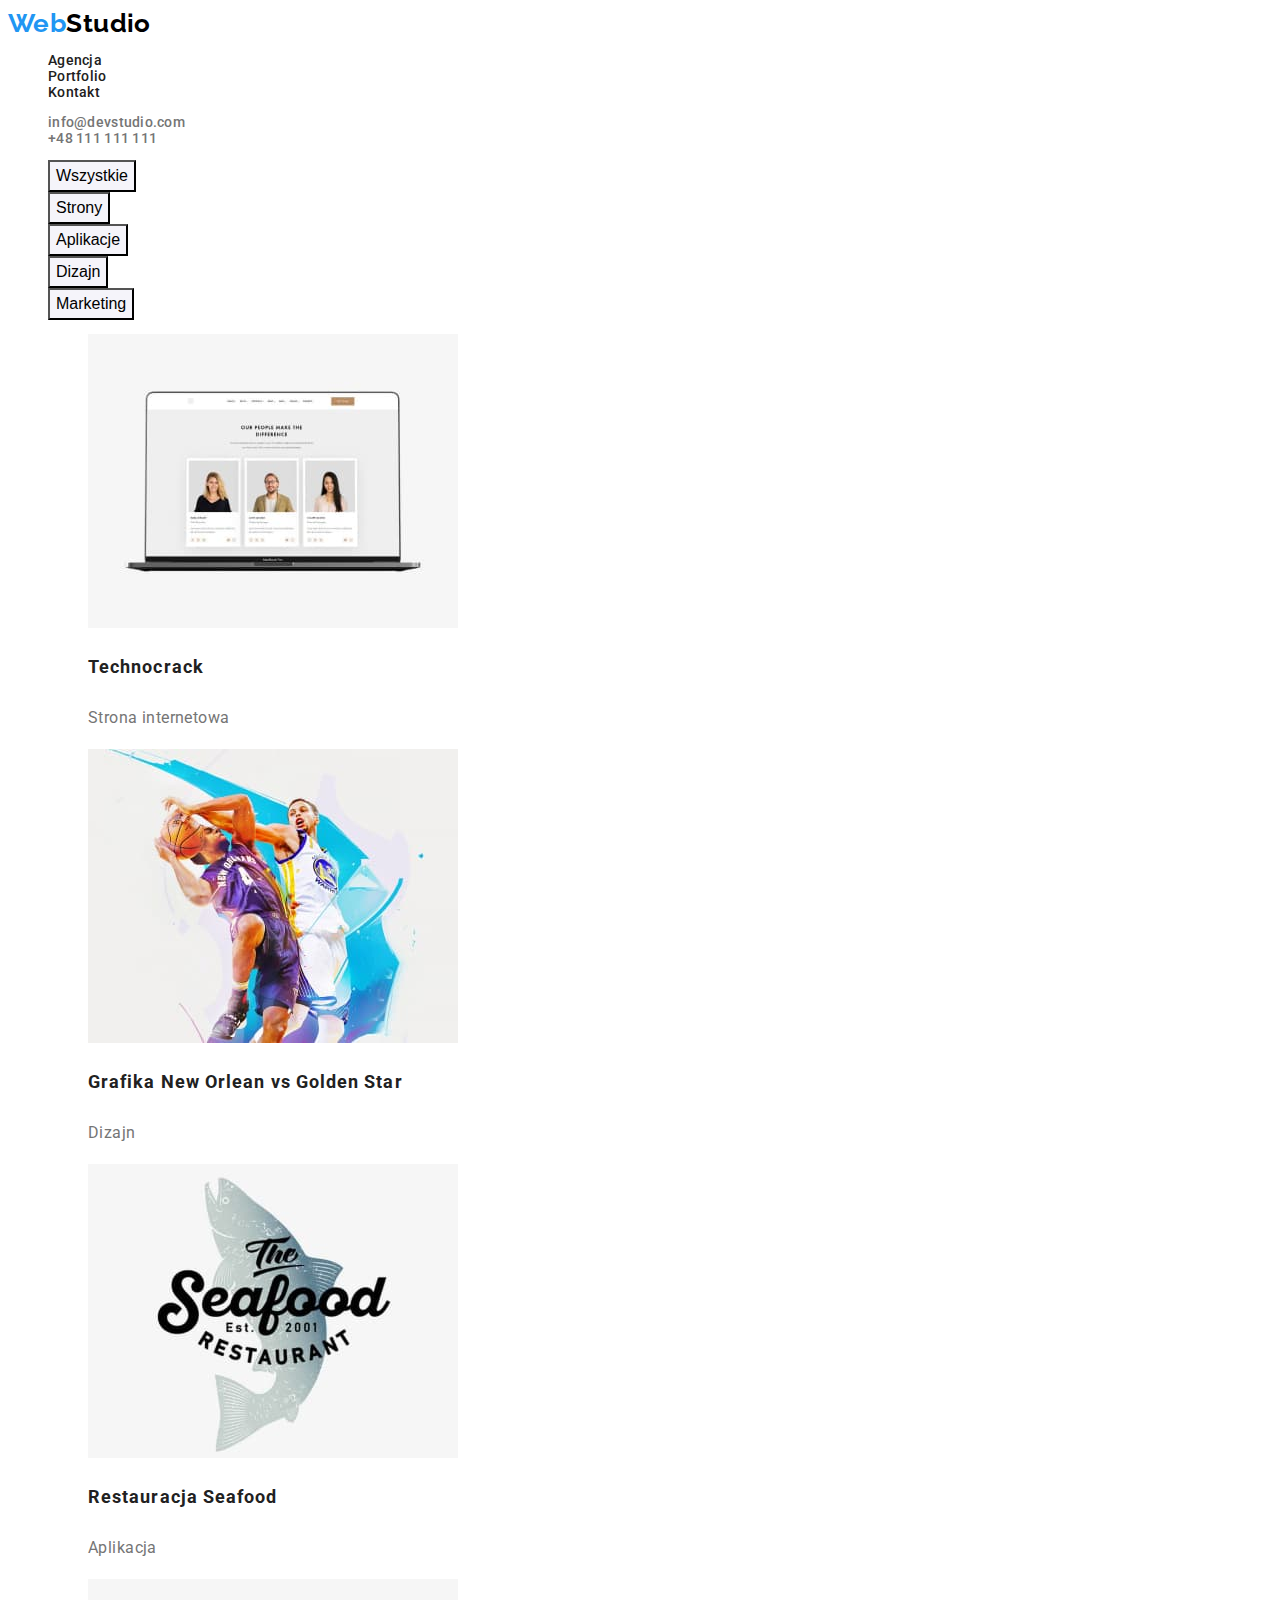
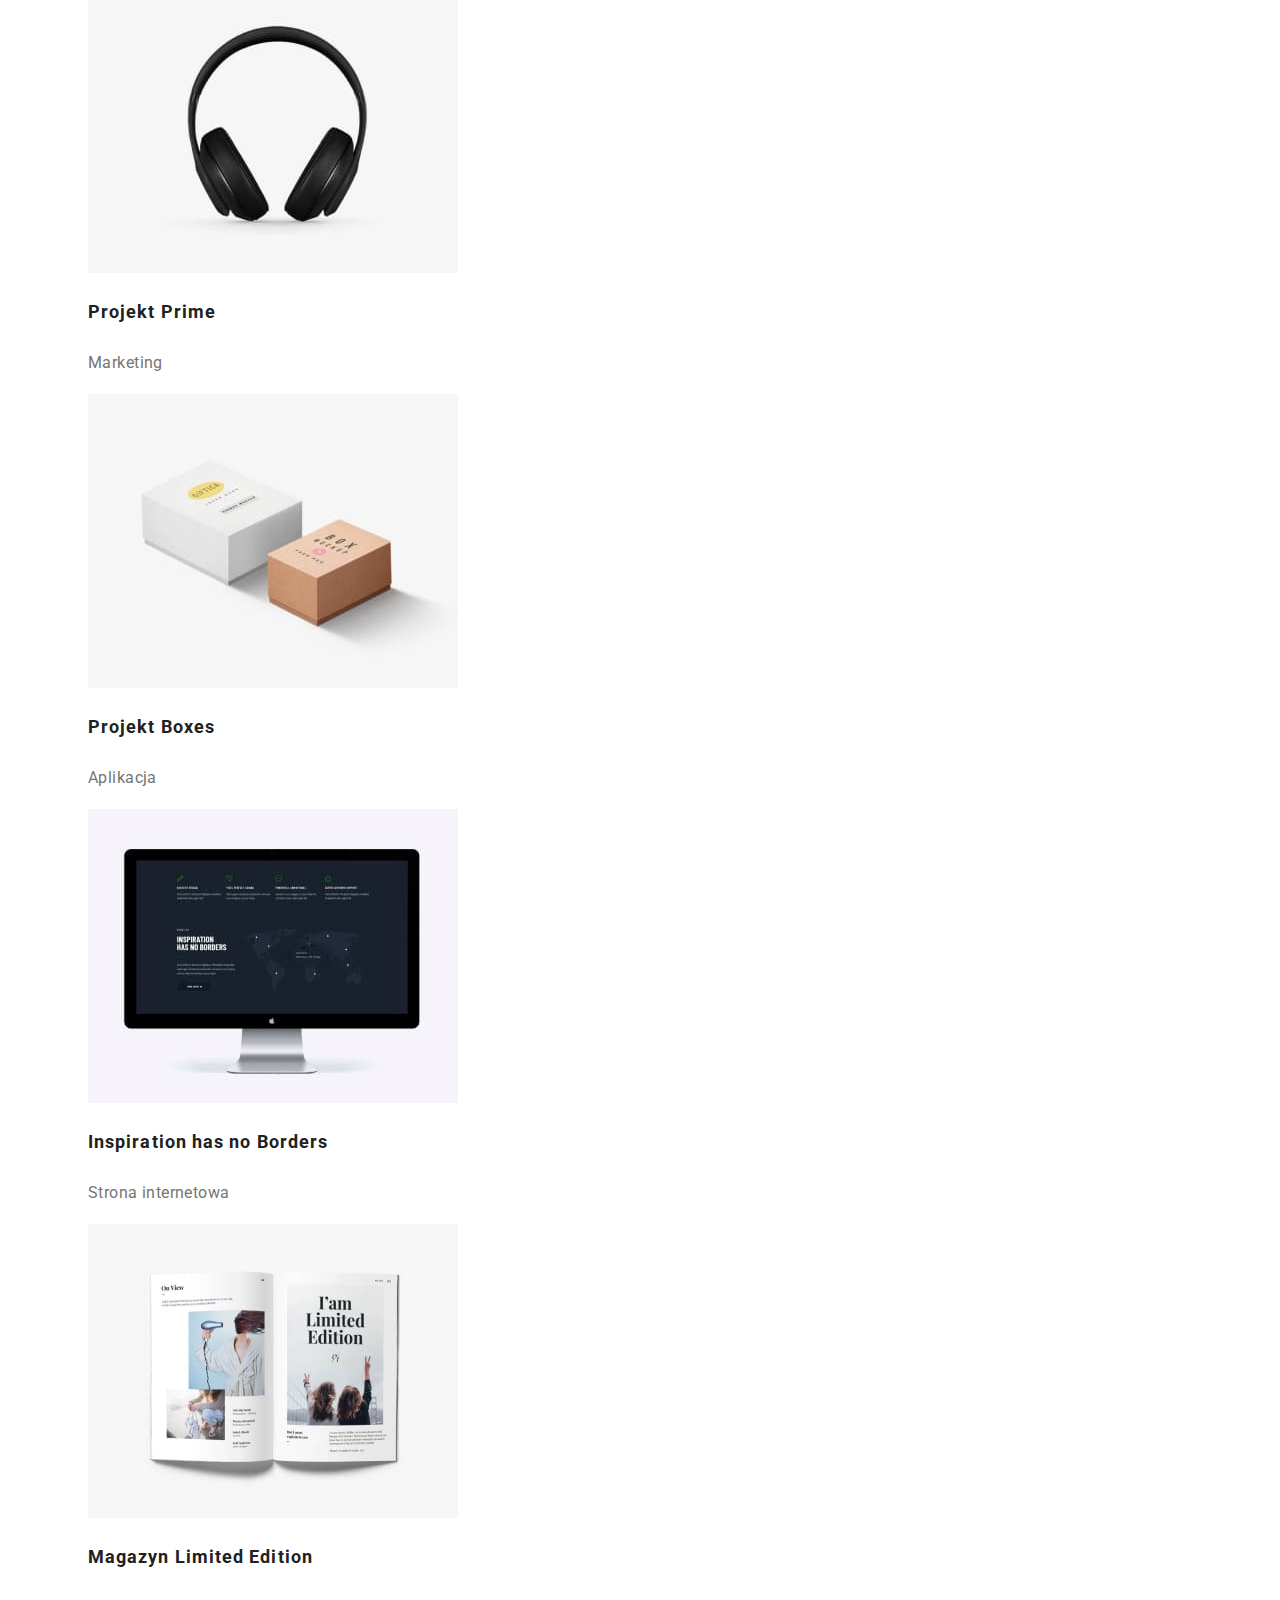
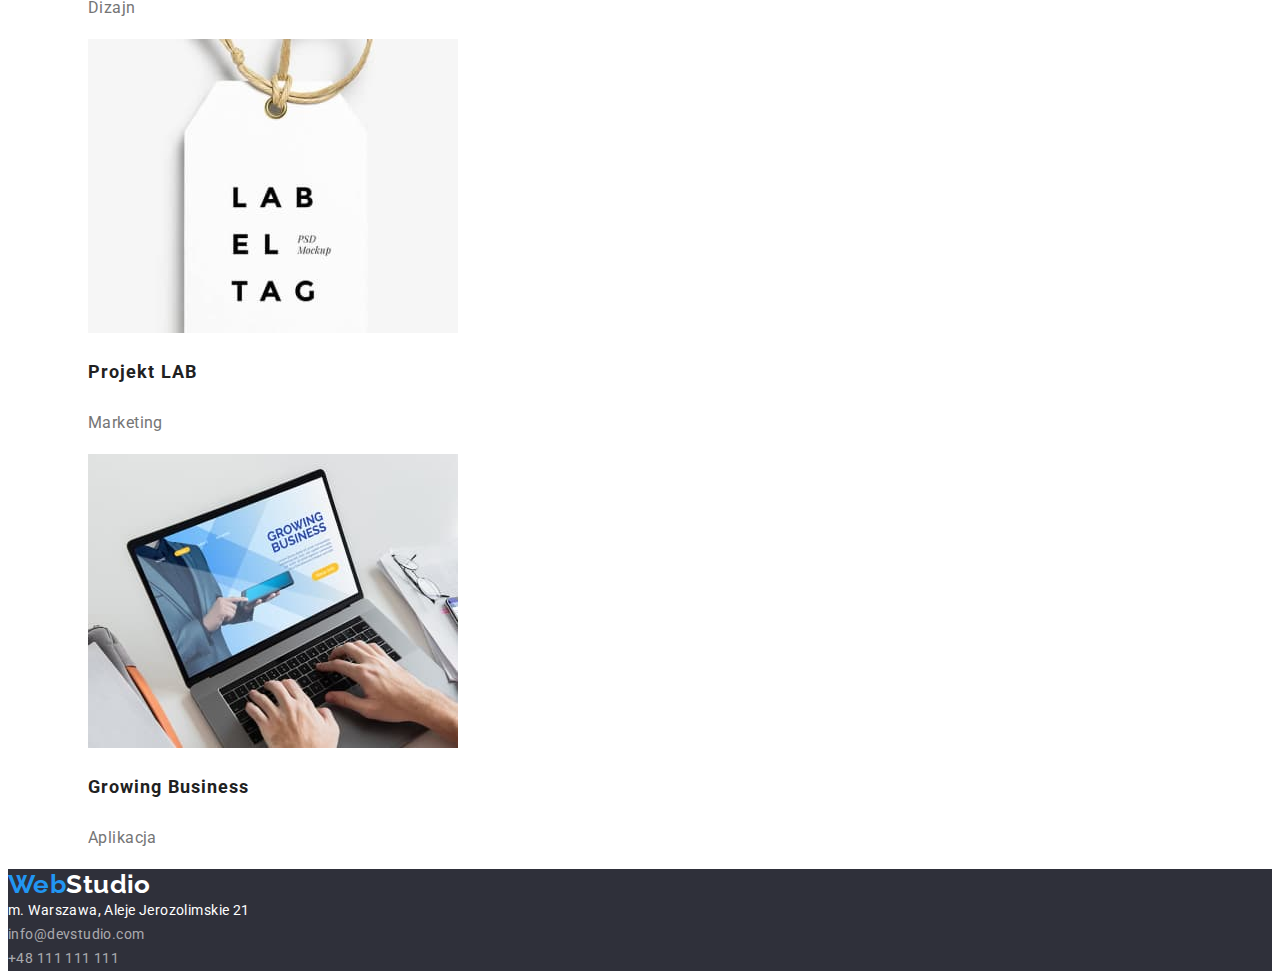
==== portfolio.html @ fa57ab21 "initialize repo" ====
<!DOCTYPE html>
<html lang="pl">
    <head>
        <meta charset="UTF-8" />
        <meta http-equiv="X-UA-Compatible" content="IE=edge" />
        <meta name="viewport" content="width=device-width, initial-scale=1.0" />
        <title>WebStudio</title>
        <link rel="preconnect" href="https://fonts.googleapis.com" />
        <link rel="preconnect" href="https://fonts.gstatic.com" crossorigin />
        <link
            href="https://fonts.googleapis.com/css2?family=Raleway:wght@700&family=Roboto:wght@400;500;700;900&display=swap"
            rel="stylesheet"
        />
        <link rel="stylesheet" href="./css/styles.css" />
    </head>
    <body>
        <header class="header">
            <a class="logo" href="./index.html"
                ><span class="theme-color">Web</span>Studio</a
            >
            <nav class="nav">
                <ul class="nav-items">
                    <li class="header-item nav-item">
                        <a href="./index.html">Agencja</a>
                    </li>
                    <li class="header-item nav-item">
                        <a href="./portfolio.html">Portfolio</a>
                    </li>
                    <li class="header-item nav-item">
                        <a href="#">Kontakt</a>
                    </li>
                </ul>
            </nav>
            <ul class="contact-items">
                <li class="header-item contact-item">
                    <a href="mailto:info@devstudio.com">info@devstudio.com</a>
                </li>
                <li class="header-item contact-item">
                    <a href="tel:+48111111111">+48 111 111 111</a>
                </li>
            </ul>
        </header>
        <main class="main">
            <ul class="filter-items">
                <li class="filter-item">
                    <button class="filter-btn" type="button">Wszystkie</button>
                </li>
                <li class="filter-item">
                    <button class="filter-btn" type="button">Strony</button>
                </li>
                <li class="filter-item">
                    <button class="filter-btn" type="button">Aplikacje</button>
                </li>
                <li class="filter-item">
                    <button class="filter-btn" type="button">Dizajn</button>
                </li>
                <li class="filter-item">
                    <button class="filter-btn" type="button">Marketing</button>
                </li>
            </ul>
            <ul class="portfolio-items">
                <li class="portfolio-item">
                    <figure class="portfolio-figure">
                        <img
                            class="portfolio-img"
                            width="370"
                            height="294"
                            src="./images/portfolio-1.jpg"
                            alt="laptop z wyświetloną stroną internetową naszego autorstwa"
                        />
                        <figcaption>
                            <p class="portfolio-name">Technocrack</p>
                            <p class="portfolio-category">Strona internetowa</p>
                        </figcaption>
                    </figure>
                </li>
                <li class="portfolio-item">
                    <figure class="portfolio-figure">
                        <img
                            class="portfolio-img"
                            width="370"
                            height="294"
                            src="./images/portfolio-2.jpg"
                            alt="cyfrowa grafika przedstawiająca dwóch koszykarzy"
                        />
                        <figcaption>
                            <p class="portfolio-name">
                                Grafika New Orlean vs Golden Star
                            </p>
                            <p class="portfolio-category">Dizajn</p>
                        </figcaption>
                    </figure>
                </li>
                <li class="portfolio-item">
                    <figure class="portfolio-figure">
                        <img
                            class="portfolio-img"
                            width="370"
                            height="294"
                            src="./images/portfolio-3.jpg"
                            alt="logo restauracji Seafood z rybą w tle"
                        />
                        <figcaption>
                            <p class="portfolio-name">Restauracja Seafood</p>
                            <p class="portfolio-category">Aplikacja</p>
                        </figcaption>
                    </figure>
                </li>
                <li class="portfolio-item">
                    <figure class="portfolio-figure">
                        <img
                            class="portfolio-img"
                            width="370"
                            height="294"
                            src="./images/portfolio-4.jpg"
                            alt="czarne słuchawki nauszne"
                        />
                        <figcaption>
                            <p class="portfolio-name">Projekt Prime</p>
                            <p class="portfolio-category">Marketing</p>
                        </figcaption>
                    </figure>
                </li>
                <li class="portfolio-item">
                    <figure class="portfolio-figure">
                        <img
                            class="portfolio-img"
                            width="370"
                            height="294"
                            src="./images/portfolio-5.jpg"
                            alt="dwa kartonowe pudełka z nazwami produktów"
                        />
                        <figcaption>
                            <p class="portfolio-name">Projekt Boxes</p>
                            <p class="portfolio-category">Aplikacja</p>
                        </figcaption>
                    </figure>
                </li>
                <li class="portfolio-item">
                    <figure class="portfolio-figure">
                        <img
                            class="portfolio-img"
                            width="370"
                            height="294"
                            src="./images/portfolio-6.jpg"
                            alt="komputer mac z wyświetloną stroną internetową o nazwie Inspiration has no borders"
                        />
                        <figcaption>
                            <p class="portfolio-name">
                                Inspiration has no Borders
                            </p>
                            <p class="portfolio-category">Strona internetowa</p>
                        </figcaption>
                    </figure>
                </li>
                <li class="portfolio-item">
                    <figure class="portfolio-figure">
                        <img
                            class="portfolio-img"
                            width="370"
                            height="294"
                            src="./images/portfolio-7.jpg"
                            alt="otwarte czasopismo, w którym widać kreatywne zdjęcia"
                        />
                        <figcaption>
                            <p class="portfolio-name">
                                Magazyn Limited Edition
                            </p>
                            <p class="portfolio-category">Dizajn</p>
                        </figcaption>
                    </figure>
                </li>
                <li class="portfolio-item">
                    <figure class="portfolio-figure">
                        <img
                            class="portfolio-img"
                            width="370"
                            height="294"
                            src="./images/portfolio-8.jpg"
                            alt="metka z napisem Labeltag"
                        />
                        <figcaption>
                            <p class="portfolio-name">Projekt LAB</p>
                            <p class="portfolio-category">Marketing</p>
                        </figcaption>
                    </figure>
                </li>
                <li class="portfolio-item">
                    <figure class="portfolio-figure">
                        <img
                            class="portfolio-img"
                            width="370"
                            height="294"
                            src="./images/portfolio-9.jpg"
                            alt="laptop z wyświetloną witryną Growing Business"
                        />
                        <figcaption>
                            <p class="portfolio-name">Growing Business</p>
                            <p class="portfolio-category">Aplikacja</p>
                        </figcaption>
                    </figure>
                </li>
            </ul>
        </main>
        <footer class="footer">
            <a class="logo" href="./index.html"
                ><span class="theme-color">Web</span>Studio</a
            >
            <address class="address">
                <span class="address-loc"
                    >m. Warszawa, Aleje Jerozolimskie 21</span
                ><br />
                <a class="address-contact" href="mailto:info@devstudio.com"
                    >info@devstudio.com</a
                ><br />
                <a class="address-contact" href="tel:+48111111111"
                    >+48 111 111 111</a
                >
            </address>
        </footer>
    </body>
</html>
---- css/styles.css ----
:root {
    --theme-color: #2196f3;
    --white: #fff;
    --black: #000000;
    --dark-grey: #212121;
    --light-grey: #757575;
    --white-transparent: #ffffff99;
    --background-light: #e5e5e5;
    --background-grey: #f5f4fa;
    --background-dark: #2f303a;
    --portfolio-border: #eeeeee;
}

body {
    font-family: 'Roboto', sans-serif;
    color: var(--dark-grey);
    font-size: 14px;
    letter-spacing: 0.03em;
}

/* header */

.header {
    background-color: var(--white);
}

.header a,
.footer a {
    text-decoration: none;
}

.logo {
    font: 700 26px 'Raleway', sans-serif;
    color: var(--black);
}

.theme-color {
    color: var(--theme-color);
}

.header-item {
    list-style: none;
    font-weight: 500;
    letter-spacing: 0.02em;
}

.nav-item a {
    color: var(--dark-grey);
}

.contact-item a {
    color: var(--light-grey);
}

.header-item a:visited {
    color: inherit;
}

.header-item a:hover,
.header-item a:focus {
    color: var(--theme-color);
}

/* footer */

.footer {
    background-color: var(--background-dark);
}

.footer .logo {
    color: var(--white);
}

.address {
    font-style: normal;
    line-height: 1.71;
}

.address-loc {
    color: var(--white);
}

.address-contact {
    color: var(--white-transparent);
}

.address-contact:hover,
.address-contact:focus {
    color: var(--theme-color);
}

/* AGENCJA */

.section-title {
    font-size: 36px;
    text-align: center;
}

/* heading section */

.heading-section {
    background-color: var(--background-dark);
    text-align: center;
}

.heading-title {
    text-transform: uppercase;
    font-weight: 900;
    font-size: 44px;
    letter-spacing: 0.06em;
    line-height: 1.36;
    color: var(--white);
}

.heading-button {
    font-size: 16px;
    font-weight: 700;
    line-height: 1.88;
    letter-spacing: 0.06em;
    background-color: var(--theme-color);
    color: var(--white);
    cursor: pointer;
}

/* lorem section */

.lorem-section {
    background-color: var(--white);
}

.lorem-item {
    list-style: none;
}

.lorem-title {
    text-transform: uppercase;
    font-size: 14px;
}

.lorem-text {
    line-height: 1.71;
    color: var(--light-grey);
}

/* aboutus section */

.aboutus-section {
    background-color: var(--white);
}

.aboutus-item {
    list-style: none;
}

/* team section */

.team-section {
    background-color: var(--background-grey);
}

.team-item {
    list-style: none;
}

.team-figure {
    background-color: var(--white);
}

.team-name {
    font-weight: 500;
    font-size: 16px;
}

.team-position {
    font-size: 16px;
    color: var(--light-grey);
}

/* PORTFOLIO */

.main {
    background-color: var(--white);
}

.filter-item {
    list-style: none;
}

.filter-btn {
    font-size: 16px;
    font-weight: 500;
    line-height: 1.625;
    background-color: var(--background-grey);
    cursor: pointer;
}

.filter-btn:hover,
.filter-btn:focus {
    background-color: var(--theme-color);
    color: var(--white);
}

.portfolio-item {
    list-style: none;
}

.portfolio-name {
    font-size: 18px;
    font-weight: 700;
    line-height: 2;
    letter-spacing: 0.06em;
}

.portfolio-category {
    font-size: 16px;
    line-height: 1.875;
    color: var(--light-grey);
}
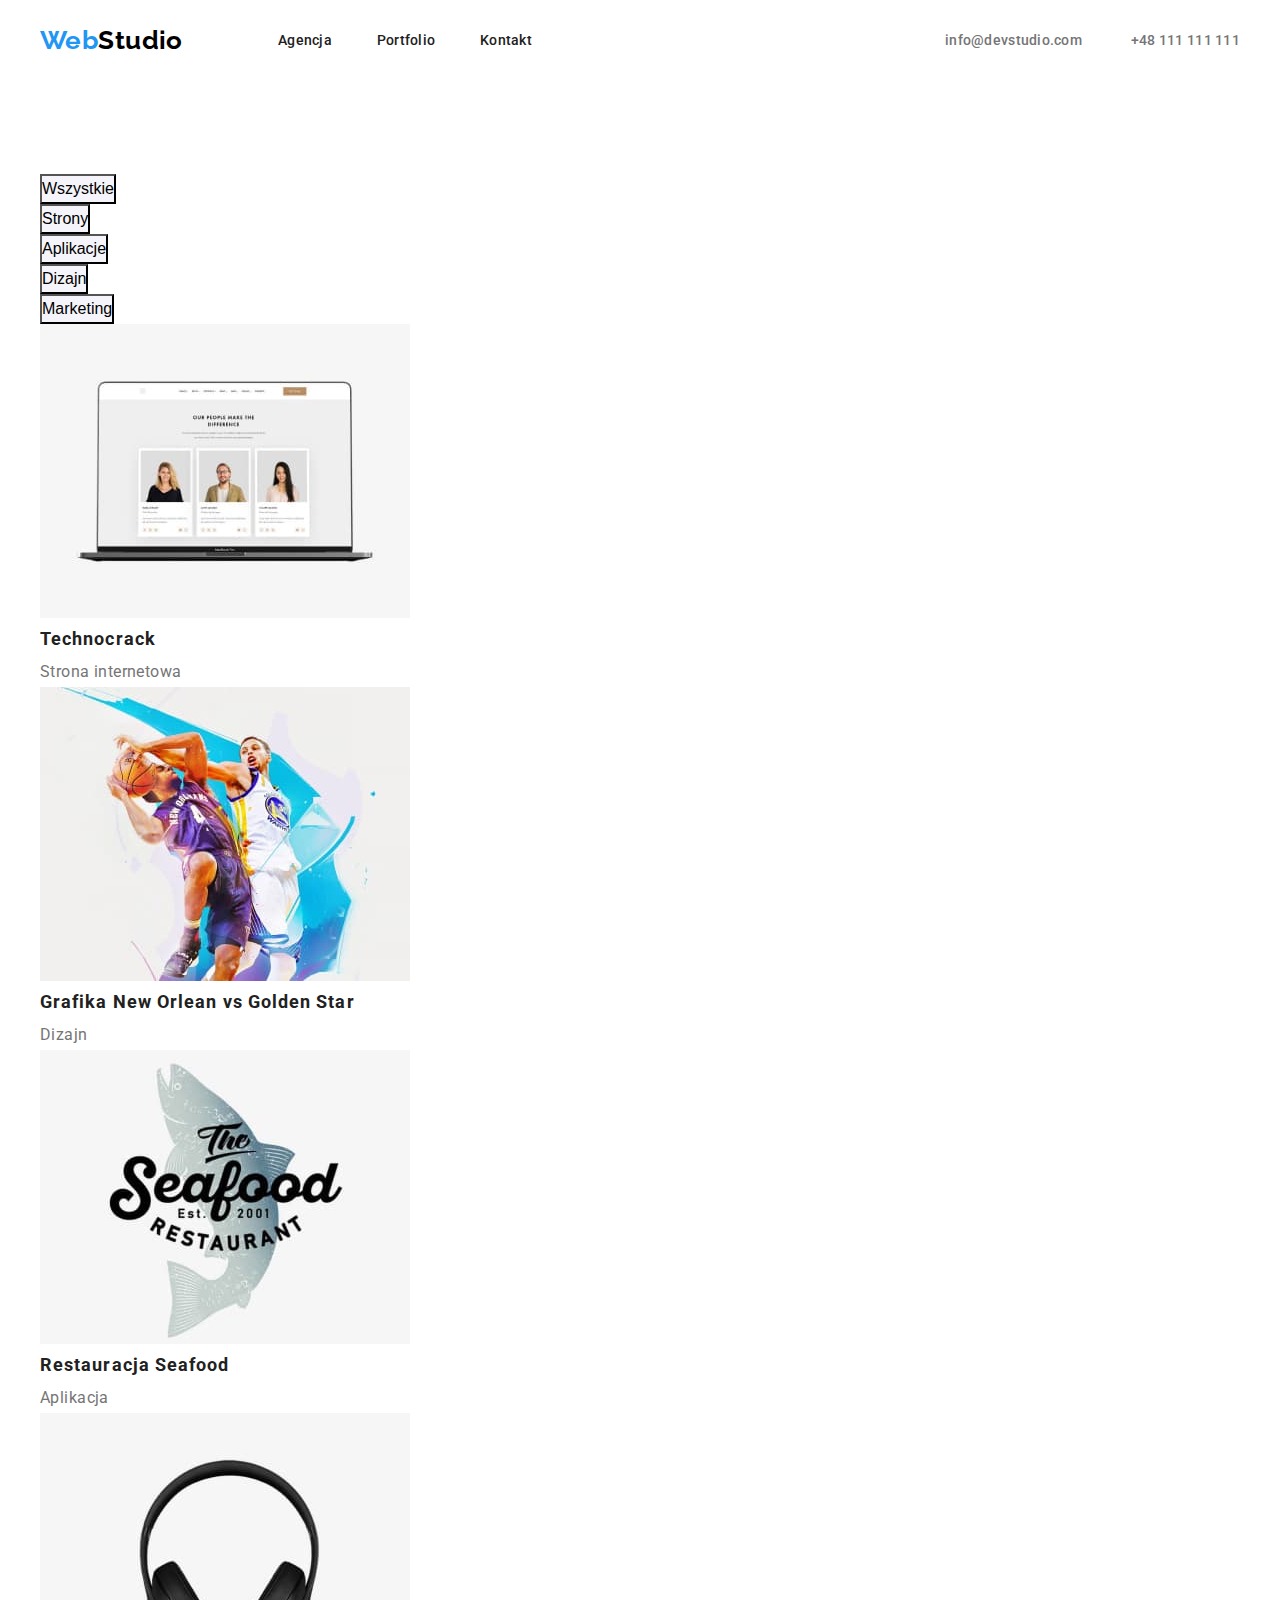
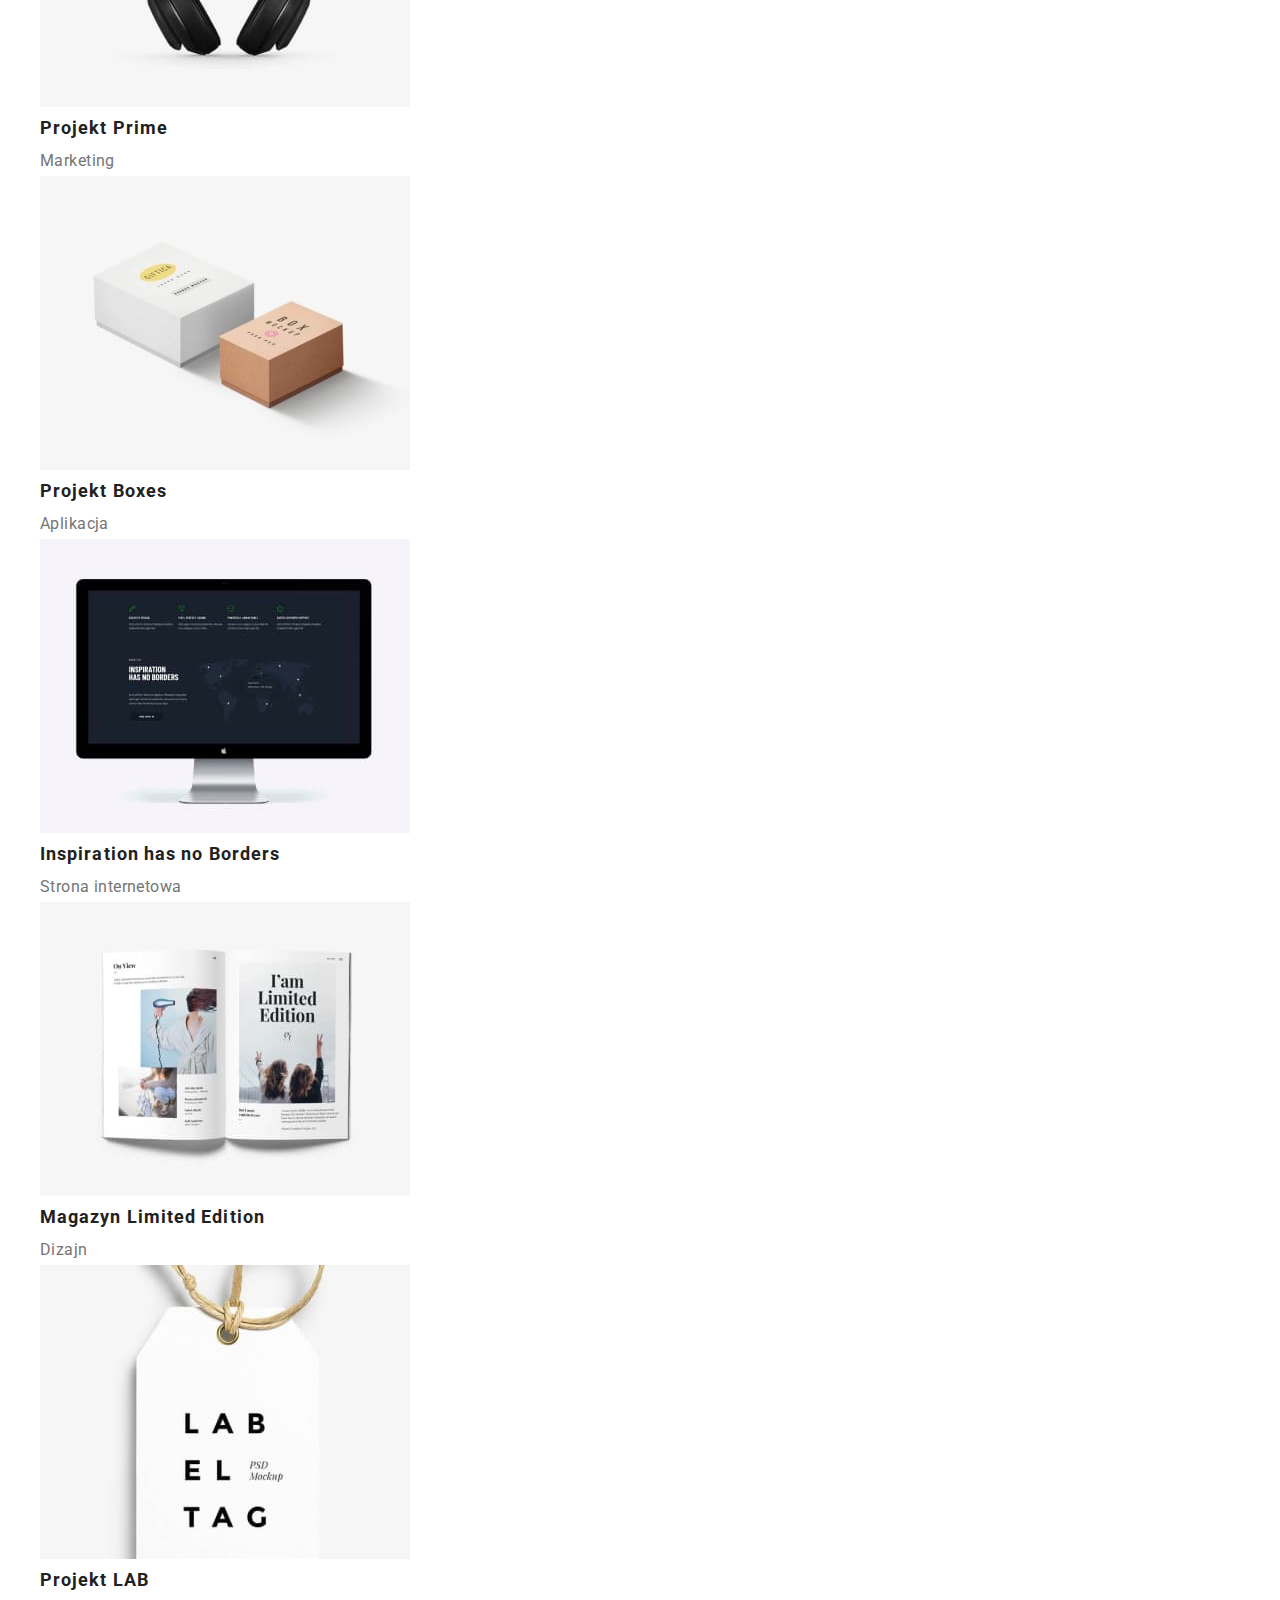
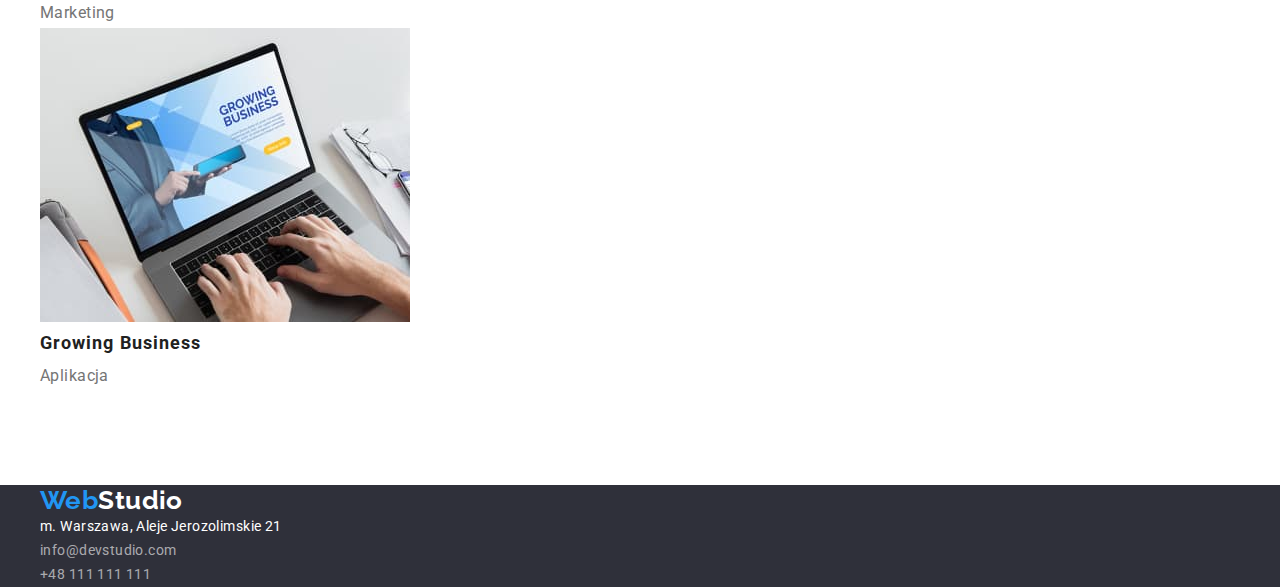
==== commit 539cad5e: "added containers; styles for header and heading section" ====
--- a/portfolio.html
+++ b/portfolio.html
@@ -1,222 +1,234 @@
 <!DOCTYPE html>
 <html lang="pl">
-    <head>
-        <meta charset="UTF-8" />
-        <meta http-equiv="X-UA-Compatible" content="IE=edge" />
-        <meta name="viewport" content="width=device-width, initial-scale=1.0" />
-        <title>WebStudio</title>
-        <link rel="preconnect" href="https://fonts.googleapis.com" />
-        <link rel="preconnect" href="https://fonts.gstatic.com" crossorigin />
-        <link
-            href="https://fonts.googleapis.com/css2?family=Raleway:wght@700&family=Roboto:wght@400;500;700;900&display=swap"
-            rel="stylesheet"
-        />
-        <link rel="stylesheet" href="./css/styles.css" />
-    </head>
-    <body>
-        <header class="header">
-            <a class="logo" href="./index.html"
-                ><span class="theme-color">Web</span>Studio</a
-            >
-            <nav class="nav">
-                <ul class="nav-items">
-                    <li class="header-item nav-item">
-                        <a href="./index.html">Agencja</a>
-                    </li>
-                    <li class="header-item nav-item">
-                        <a href="./portfolio.html">Portfolio</a>
-                    </li>
-                    <li class="header-item nav-item">
-                        <a href="#">Kontakt</a>
-                    </li>
-                </ul>
-            </nav>
-            <ul class="contact-items">
-                <li class="header-item contact-item">
-                    <a href="mailto:info@devstudio.com">info@devstudio.com</a>
-                </li>
-                <li class="header-item contact-item">
-                    <a href="tel:+48111111111">+48 111 111 111</a>
-                </li>
+  <head>
+    <meta charset="UTF-8" />
+    <meta http-equiv="X-UA-Compatible" content="IE=edge" />
+    <meta name="viewport" content="width=device-width, initial-scale=1.0" />
+    <title>WebStudio</title>
+    <link rel="preconnect" href="https://fonts.googleapis.com" />
+    <link rel="preconnect" href="https://fonts.gstatic.com" crossorigin />
+    <link
+      href="https://fonts.googleapis.com/css2?family=Raleway:wght@700&family=Roboto:wght@400;500;700;900&display=swap"
+      rel="stylesheet"
+    />
+    <link
+      rel="stylesheet"
+      href="https://cdnjs.cloudflare.com/ajax/libs/modern-normalize/1.1.0/modern-normalize.min.css"
+      integrity="sha512-wpPYUAdjBVSE4KJnH1VR1HeZfpl1ub8YT/NKx4PuQ5NmX2tKuGu6U/JRp5y+Y8XG2tV+wKQpNHVUX03MfMFn9Q=="
+      crossorigin="anonymous"
+      referrerpolicy="no-referrer"
+    />
+    <link rel="stylesheet" href="./css/styles.css" />
+  </head>
+  <body>
+    <header class="header">
+      <div class="container">
+        <div class="header-left-side">
+          <a class="logo" href="./index.html"
+            ><span class="theme-color">Web</span>Studio</a
+          >
+          <nav class="nav">
+            <ul class="nav-items">
+              <li class="header-item nav-item">
+                <a href="./index.html">Agencja</a>
+              </li>
+              <li class="header-item nav-item">
+                <a href="./portfolio.html">Portfolio</a>
+              </li>
+              <li class="header-item nav-item">
+                <a href="#">Kontakt</a>
+              </li>
             </ul>
-        </header>
-        <main class="main">
-            <ul class="filter-items">
-                <li class="filter-item">
-                    <button class="filter-btn" type="button">Wszystkie</button>
-                </li>
-                <li class="filter-item">
-                    <button class="filter-btn" type="button">Strony</button>
-                </li>
-                <li class="filter-item">
-                    <button class="filter-btn" type="button">Aplikacje</button>
-                </li>
-                <li class="filter-item">
-                    <button class="filter-btn" type="button">Dizajn</button>
-                </li>
-                <li class="filter-item">
-                    <button class="filter-btn" type="button">Marketing</button>
-                </li>
-            </ul>
-            <ul class="portfolio-items">
-                <li class="portfolio-item">
-                    <figure class="portfolio-figure">
-                        <img
-                            class="portfolio-img"
-                            width="370"
-                            height="294"
-                            src="./images/portfolio-1.jpg"
-                            alt="laptop z wyświetloną stroną internetową naszego autorstwa"
-                        />
-                        <figcaption>
-                            <p class="portfolio-name">Technocrack</p>
-                            <p class="portfolio-category">Strona internetowa</p>
-                        </figcaption>
-                    </figure>
-                </li>
-                <li class="portfolio-item">
-                    <figure class="portfolio-figure">
-                        <img
-                            class="portfolio-img"
-                            width="370"
-                            height="294"
-                            src="./images/portfolio-2.jpg"
-                            alt="cyfrowa grafika przedstawiająca dwóch koszykarzy"
-                        />
-                        <figcaption>
-                            <p class="portfolio-name">
-                                Grafika New Orlean vs Golden Star
-                            </p>
-                            <p class="portfolio-category">Dizajn</p>
-                        </figcaption>
-                    </figure>
-                </li>
-                <li class="portfolio-item">
-                    <figure class="portfolio-figure">
-                        <img
-                            class="portfolio-img"
-                            width="370"
-                            height="294"
-                            src="./images/portfolio-3.jpg"
-                            alt="logo restauracji Seafood z rybą w tle"
-                        />
-                        <figcaption>
-                            <p class="portfolio-name">Restauracja Seafood</p>
-                            <p class="portfolio-category">Aplikacja</p>
-                        </figcaption>
-                    </figure>
-                </li>
-                <li class="portfolio-item">
-                    <figure class="portfolio-figure">
-                        <img
-                            class="portfolio-img"
-                            width="370"
-                            height="294"
-                            src="./images/portfolio-4.jpg"
-                            alt="czarne słuchawki nauszne"
-                        />
-                        <figcaption>
-                            <p class="portfolio-name">Projekt Prime</p>
-                            <p class="portfolio-category">Marketing</p>
-                        </figcaption>
-                    </figure>
-                </li>
-                <li class="portfolio-item">
-                    <figure class="portfolio-figure">
-                        <img
-                            class="portfolio-img"
-                            width="370"
-                            height="294"
-                            src="./images/portfolio-5.jpg"
-                            alt="dwa kartonowe pudełka z nazwami produktów"
-                        />
-                        <figcaption>
-                            <p class="portfolio-name">Projekt Boxes</p>
-                            <p class="portfolio-category">Aplikacja</p>
-                        </figcaption>
-                    </figure>
-                </li>
-                <li class="portfolio-item">
-                    <figure class="portfolio-figure">
-                        <img
-                            class="portfolio-img"
-                            width="370"
-                            height="294"
-                            src="./images/portfolio-6.jpg"
-                            alt="komputer mac z wyświetloną stroną internetową o nazwie Inspiration has no borders"
-                        />
-                        <figcaption>
-                            <p class="portfolio-name">
-                                Inspiration has no Borders
-                            </p>
-                            <p class="portfolio-category">Strona internetowa</p>
-                        </figcaption>
-                    </figure>
-                </li>
-                <li class="portfolio-item">
-                    <figure class="portfolio-figure">
-                        <img
-                            class="portfolio-img"
-                            width="370"
-                            height="294"
-                            src="./images/portfolio-7.jpg"
-                            alt="otwarte czasopismo, w którym widać kreatywne zdjęcia"
-                        />
-                        <figcaption>
-                            <p class="portfolio-name">
-                                Magazyn Limited Edition
-                            </p>
-                            <p class="portfolio-category">Dizajn</p>
-                        </figcaption>
-                    </figure>
-                </li>
-                <li class="portfolio-item">
-                    <figure class="portfolio-figure">
-                        <img
-                            class="portfolio-img"
-                            width="370"
-                            height="294"
-                            src="./images/portfolio-8.jpg"
-                            alt="metka z napisem Labeltag"
-                        />
-                        <figcaption>
-                            <p class="portfolio-name">Projekt LAB</p>
-                            <p class="portfolio-category">Marketing</p>
-                        </figcaption>
-                    </figure>
-                </li>
-                <li class="portfolio-item">
-                    <figure class="portfolio-figure">
-                        <img
-                            class="portfolio-img"
-                            width="370"
-                            height="294"
-                            src="./images/portfolio-9.jpg"
-                            alt="laptop z wyświetloną witryną Growing Business"
-                        />
-                        <figcaption>
-                            <p class="portfolio-name">Growing Business</p>
-                            <p class="portfolio-category">Aplikacja</p>
-                        </figcaption>
-                    </figure>
-                </li>
-            </ul>
-        </main>
-        <footer class="footer">
-            <a class="logo" href="./index.html"
-                ><span class="theme-color">Web</span>Studio</a
-            >
-            <address class="address">
-                <span class="address-loc"
-                    >m. Warszawa, Aleje Jerozolimskie 21</span
-                ><br />
-                <a class="address-contact" href="mailto:info@devstudio.com"
-                    >info@devstudio.com</a
-                ><br />
-                <a class="address-contact" href="tel:+48111111111"
-                    >+48 111 111 111</a
-                >
-            </address>
-        </footer>
-    </body>
+          </nav>
+        </div>
+        <div class="contact-box">
+          <ul class="contact-items">
+            <li class="header-item contact-item">
+              <a href="mailto:info@devstudio.com">info@devstudio.com</a>
+            </li>
+            <li class="header-item contact-item">
+              <a href="tel:+48111111111">+48 111 111 111</a>
+            </li>
+          </ul>
+        </div>
+      </div>
+    </header>
+    <main>
+      <section class="portfolio section">
+        <div class="container">
+          <ul class="filter-items">
+            <li class="filter-item">
+              <button class="filter-btn" type="button">Wszystkie</button>
+            </li>
+            <li class="filter-item">
+              <button class="filter-btn" type="button">Strony</button>
+            </li>
+            <li class="filter-item">
+              <button class="filter-btn" type="button">Aplikacje</button>
+            </li>
+            <li class="filter-item">
+              <button class="filter-btn" type="button">Dizajn</button>
+            </li>
+            <li class="filter-item">
+              <button class="filter-btn" type="button">Marketing</button>
+            </li>
+          </ul>
+          <ul class="portfolio-items">
+            <li class="portfolio-item">
+              <figure class="portfolio-figure">
+                <img
+                  class="portfolio-img"
+                  width="370"
+                  height="294"
+                  src="./images/portfolio-1.jpg"
+                  alt="laptop z wyświetloną stroną internetową naszego autorstwa"
+                />
+                <figcaption>
+                  <h3 class="portfolio-name">Technocrack</h3>
+                  <p class="portfolio-category">Strona internetowa</p>
+                </figcaption>
+              </figure>
+            </li>
+            <li class="portfolio-item">
+              <figure class="portfolio-figure">
+                <img
+                  class="portfolio-img"
+                  width="370"
+                  height="294"
+                  src="./images/portfolio-2.jpg"
+                  alt="cyfrowa grafika przedstawiająca dwóch koszykarzy"
+                />
+                <figcaption>
+                  <h3 class="portfolio-name">
+                    Grafika New Orlean vs Golden Star
+                  </h3>
+                  <p class="portfolio-category">Dizajn</p>
+                </figcaption>
+              </figure>
+            </li>
+            <li class="portfolio-item">
+              <figure class="portfolio-figure">
+                <img
+                  class="portfolio-img"
+                  width="370"
+                  height="294"
+                  src="./images/portfolio-3.jpg"
+                  alt="logo restauracji Seafood z rybą w tle"
+                />
+                <figcaption>
+                  <h3 class="portfolio-name">Restauracja Seafood</h3>
+                  <p class="portfolio-category">Aplikacja</p>
+                </figcaption>
+              </figure>
+            </li>
+            <li class="portfolio-item">
+              <figure class="portfolio-figure">
+                <img
+                  class="portfolio-img"
+                  width="370"
+                  height="294"
+                  src="./images/portfolio-4.jpg"
+                  alt="czarne słuchawki nauszne"
+                />
+                <figcaption>
+                  <h3 class="portfolio-name">Projekt Prime</h3>
+                  <p class="portfolio-category">Marketing</p>
+                </figcaption>
+              </figure>
+            </li>
+            <li class="portfolio-item">
+              <figure class="portfolio-figure">
+                <img
+                  class="portfolio-img"
+                  width="370"
+                  height="294"
+                  src="./images/portfolio-5.jpg"
+                  alt="dwa kartonowe pudełka z nazwami produktów"
+                />
+                <figcaption>
+                  <h3 class="portfolio-name">Projekt Boxes</h3>
+                  <p class="portfolio-category">Aplikacja</p>
+                </figcaption>
+              </figure>
+            </li>
+            <li class="portfolio-item">
+              <figure class="portfolio-figure">
+                <img
+                  class="portfolio-img"
+                  width="370"
+                  height="294"
+                  src="./images/portfolio-6.jpg"
+                  alt="komputer mac z wyświetloną stroną internetową o nazwie Inspiration has no borders"
+                />
+                <figcaption>
+                  <h3 class="portfolio-name">Inspiration has no Borders</h3>
+                  <p class="portfolio-category">Strona internetowa</p>
+                </figcaption>
+              </figure>
+            </li>
+            <li class="portfolio-item">
+              <figure class="portfolio-figure">
+                <img
+                  class="portfolio-img"
+                  width="370"
+                  height="294"
+                  src="./images/portfolio-7.jpg"
+                  alt="otwarte czasopismo, w którym widać kreatywne zdjęcia"
+                />
+                <figcaption>
+                  <h3 class="portfolio-name">Magazyn Limited Edition</h3>
+                  <p class="portfolio-category">Dizajn</p>
+                </figcaption>
+              </figure>
+            </li>
+            <li class="portfolio-item">
+              <figure class="portfolio-figure">
+                <img
+                  class="portfolio-img"
+                  width="370"
+                  height="294"
+                  src="./images/portfolio-8.jpg"
+                  alt="metka z napisem Labeltag"
+                />
+                <figcaption>
+                  <h3 class="portfolio-name">Projekt LAB</h3>
+                  <p class="portfolio-category">Marketing</p>
+                </figcaption>
+              </figure>
+            </li>
+            <li class="portfolio-item">
+              <figure class="portfolio-figure">
+                <img
+                  class="portfolio-img"
+                  width="370"
+                  height="294"
+                  src="./images/portfolio-9.jpg"
+                  alt="laptop z wyświetloną witryną Growing Business"
+                />
+                <figcaption>
+                  <h3 class="portfolio-name">Growing Business</h3>
+                  <p class="portfolio-category">Aplikacja</p>
+                </figcaption>
+              </figure>
+            </li>
+          </ul>
+        </div>
+      </section>
+    </main>
+    <footer class="footer">
+      <div class="container">
+        <a class="logo" href="./index.html"
+          ><span class="theme-color">Web</span>Studio</a
+        >
+        <address class="address">
+          <span class="address-loc">m. Warszawa, Aleje Jerozolimskie 21</span
+          ><br />
+          <a class="address-contact" href="mailto:info@devstudio.com"
+            >info@devstudio.com</a
+          ><br />
+          <a class="address-contact" href="tel:+48111111111">+48 111 111 111</a>
+        </address>
+      </div>
+    </footer>
+  </body>
 </html>
--- a/css/styles.css
+++ b/css/styles.css
@@ -1,218 +1,258 @@
 :root {
-    --theme-color: #2196f3;
-    --white: #fff;
-    --black: #000000;
-    --dark-grey: #212121;
-    --light-grey: #757575;
-    --white-transparent: #ffffff99;
-    --background-light: #e5e5e5;
-    --background-grey: #f5f4fa;
-    --background-dark: #2f303a;
-    --portfolio-border: #eeeeee;
+  --theme-color: #2196f3;
+  --white: #fff;
+  --black: #000000;
+  --dark-grey: #212121;
+  --light-grey: #757575;
+  --white-transparent: #ffffff99;
+  --background-light: #e5e5e5;
+  --background-grey: #f5f4fa;
+  --background-dark: #2f303a;
+  --portfolio-border: #eeeeee;
+}
+
+* {
+  margin: 0;
+  padding: 0;
 }
 
 body {
-    font-family: 'Roboto', sans-serif;
-    color: var(--dark-grey);
-    font-size: 14px;
-    letter-spacing: 0.03em;
+  font-family: 'Roboto', sans-serif;
+  color: var(--dark-grey);
+  font-size: 14px;
+  letter-spacing: 0.03em;
+}
+
+ul {
+  list-style: none;
+}
+
+.section {
+  padding: 94px 0;
+}
+
+.container {
+  max-width: 1200px;
+  margin: 0 auto;
+  padding: 0 15px;
 }
 
 /* header */
 
 .header {
-    background-color: var(--white);
+  background-color: var(--white);
+}
+
+.header .container,
+.header-left-side,
+.nav-items,
+.contact-items {
+  display: flex;
+  justify-content: space-between;
+  align-items: center;
+}
+
+.header .container {
+  height: 80px;
+}
+
+.header-left-side {
+  max-width: 492px;
+  width: 100%;
+}
+
+.nav {
+  max-width: 254px;
+  width: 100%;
+}
+
+.contact-box {
+  max-width: 295px;
+  width: 100%;
 }
 
 .header a,
 .footer a {
-    text-decoration: none;
+  text-decoration: none;
 }
 
 .logo {
-    font: 700 26px 'Raleway', sans-serif;
-    color: var(--black);
+  font: 700 26px 'Raleway', sans-serif;
+  color: var(--black);
 }
 
 .theme-color {
-    color: var(--theme-color);
+  color: var(--theme-color);
 }
 
 .header-item {
-    list-style: none;
-    font-weight: 500;
-    letter-spacing: 0.02em;
+  font-weight: 500;
+  letter-spacing: 0.02em;
 }
 
 .nav-item a {
-    color: var(--dark-grey);
+  color: var(--dark-grey);
 }
 
 .contact-item a {
-    color: var(--light-grey);
+  color: var(--light-grey);
 }
 
 .header-item a:visited {
-    color: inherit;
+  color: inherit;
 }
 
 .header-item a:hover,
 .header-item a:focus {
-    color: var(--theme-color);
+  color: var(--theme-color);
 }
 
 /* footer */
 
 .footer {
-    background-color: var(--background-dark);
+  background-color: var(--background-dark);
 }
 
 .footer .logo {
-    color: var(--white);
+  color: var(--white);
 }
 
 .address {
-    font-style: normal;
-    line-height: 1.71;
+  font-style: normal;
+  line-height: 1.71;
 }
 
 .address-loc {
-    color: var(--white);
+  color: var(--white);
 }
 
 .address-contact {
-    color: var(--white-transparent);
+  color: var(--white-transparent);
 }
 
 .address-contact:hover,
 .address-contact:focus {
-    color: var(--theme-color);
+  color: var(--theme-color);
 }
 
 /* AGENCJA */
 
 .section-title {
-    font-size: 36px;
-    text-align: center;
+  font-size: 36px;
+  text-align: center;
 }
 
 /* heading section */
 
-.heading-section {
-    background-color: var(--background-dark);
-    text-align: center;
+.heading {
+  height: 600px;
+  text-align: center;
+  background-color: var(--background-dark);
+}
+
+.heading .container {
+  height: 100%;
+  display: flex;
+  flex-direction: column;
+  justify-content: center;
+  align-items: center;
 }
 
 .heading-title {
-    text-transform: uppercase;
-    font-weight: 900;
-    font-size: 44px;
-    letter-spacing: 0.06em;
-    line-height: 1.36;
-    color: var(--white);
+  margin-bottom: 30px;
+  max-width: 696px;
+  text-transform: uppercase;
+  font-weight: 900;
+  font-size: 44px;
+  letter-spacing: 0.06em;
+  line-height: 1.36;
+  color: var(--white);
 }
 
 .heading-button {
-    font-size: 16px;
-    font-weight: 700;
-    line-height: 1.88;
-    letter-spacing: 0.06em;
-    background-color: var(--theme-color);
-    color: var(--white);
-    cursor: pointer;
+  padding: 10px 41px;
+  border: none;
+  border-radius: 4px;
+  font-size: 16px;
+  font-weight: 700;
+  line-height: 1.875;
+  letter-spacing: 0.06em;
+  background-color: var(--theme-color);
+  color: var(--white);
+  box-shadow: 0px 4px 4px rgba(0, 0, 0, 0.15);
+  cursor: pointer;
 }
 
 /* lorem section */
 
-.lorem-section {
-    background-color: var(--white);
-}
-
-.lorem-item {
-    list-style: none;
+.lorem {
+  background-color: var(--white);
 }
 
 .lorem-title {
-    text-transform: uppercase;
-    font-size: 14px;
+  text-transform: uppercase;
+  font-size: 14px;
 }
 
 .lorem-text {
-    line-height: 1.71;
-    color: var(--light-grey);
+  line-height: 1.71;
+  color: var(--light-grey);
 }
 
 /* aboutus section */
 
-.aboutus-section {
-    background-color: var(--white);
-}
-
-.aboutus-item {
-    list-style: none;
+.aboutus {
+  background-color: var(--white);
 }
 
 /* team section */
 
-.team-section {
-    background-color: var(--background-grey);
-}
-
-.team-item {
-    list-style: none;
+.team {
+  background-color: var(--background-grey);
 }
 
 .team-figure {
-    background-color: var(--white);
+  background-color: var(--white);
 }
 
 .team-name {
-    font-weight: 500;
-    font-size: 16px;
+  font-weight: 500;
+  font-size: 16px;
 }
 
 .team-position {
-    font-size: 16px;
-    color: var(--light-grey);
+  font-size: 16px;
+  color: var(--light-grey);
 }
 
 /* PORTFOLIO */
 
-.main {
-    background-color: var(--white);
-}
-
-.filter-item {
-    list-style: none;
+.portfolio {
+  background-color: var(--white);
 }
 
 .filter-btn {
-    font-size: 16px;
-    font-weight: 500;
-    line-height: 1.625;
-    background-color: var(--background-grey);
-    cursor: pointer;
+  font-size: 16px;
+  font-weight: 500;
+  line-height: 1.625;
+  background-color: var(--background-grey);
+  cursor: pointer;
 }
 
 .filter-btn:hover,
 .filter-btn:focus {
-    background-color: var(--theme-color);
-    color: var(--white);
-}
-
-.portfolio-item {
-    list-style: none;
+  background-color: var(--theme-color);
+  color: var(--white);
 }
 
 .portfolio-name {
-    font-size: 18px;
-    font-weight: 700;
-    line-height: 2;
-    letter-spacing: 0.06em;
+  font-size: 18px;
+  line-height: 2;
+  letter-spacing: 0.06em;
 }
 
 .portfolio-category {
-    font-size: 16px;
-    line-height: 1.875;
-    color: var(--light-grey);
-}
+  font-size: 16px;
+  line-height: 1.875;
+  color: var(--light-grey);
+}
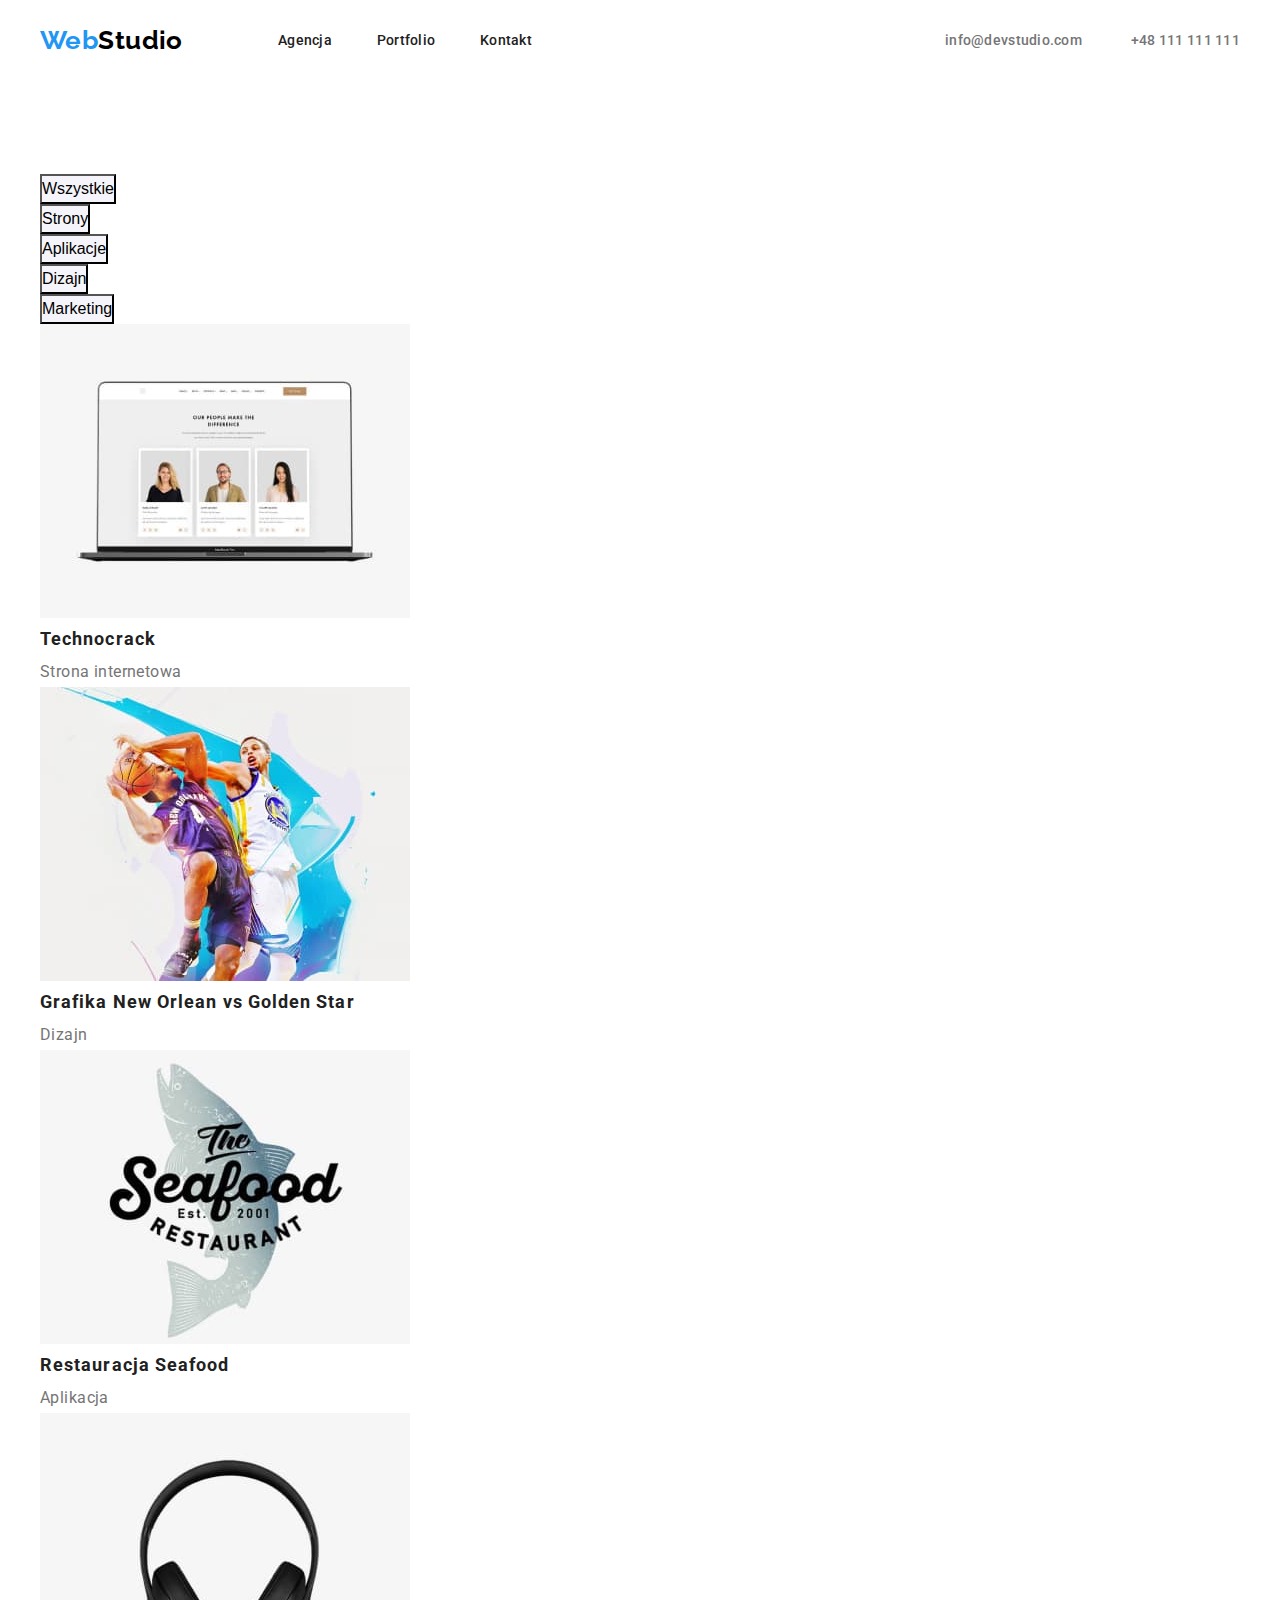
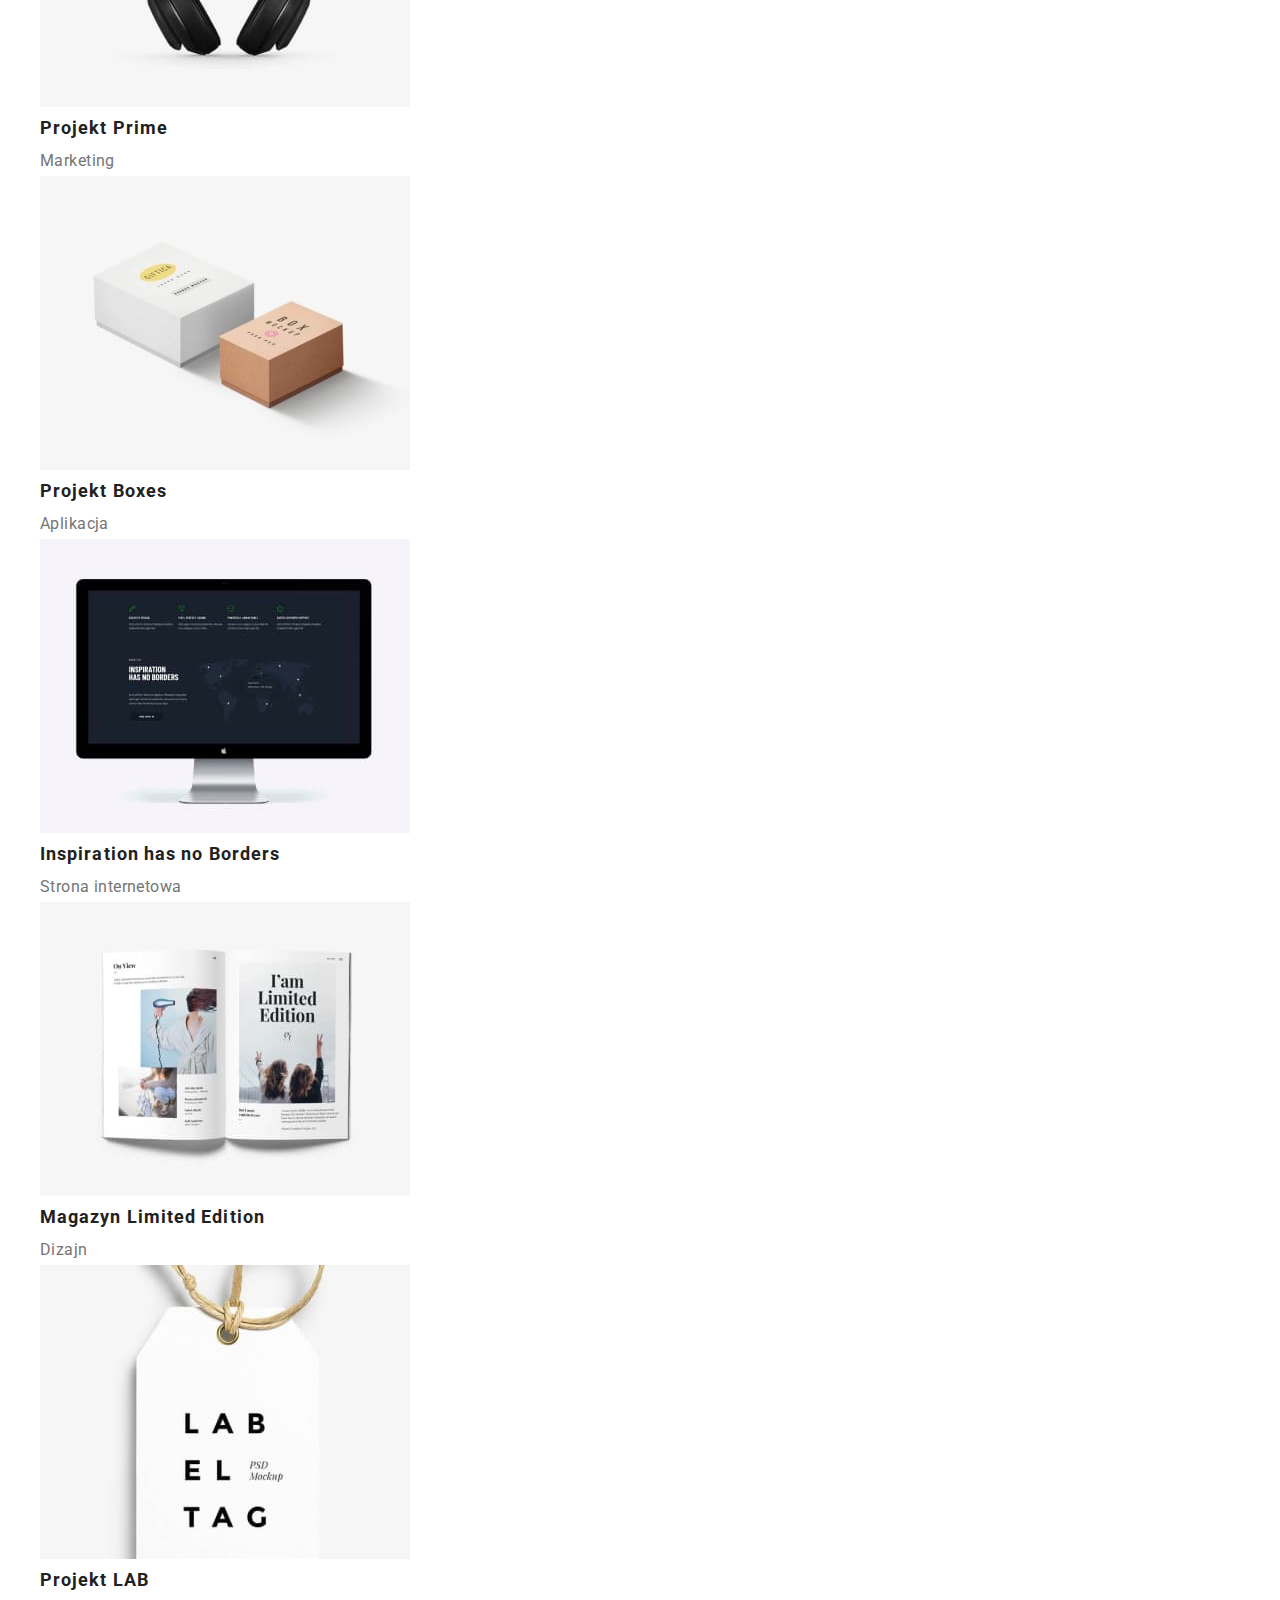
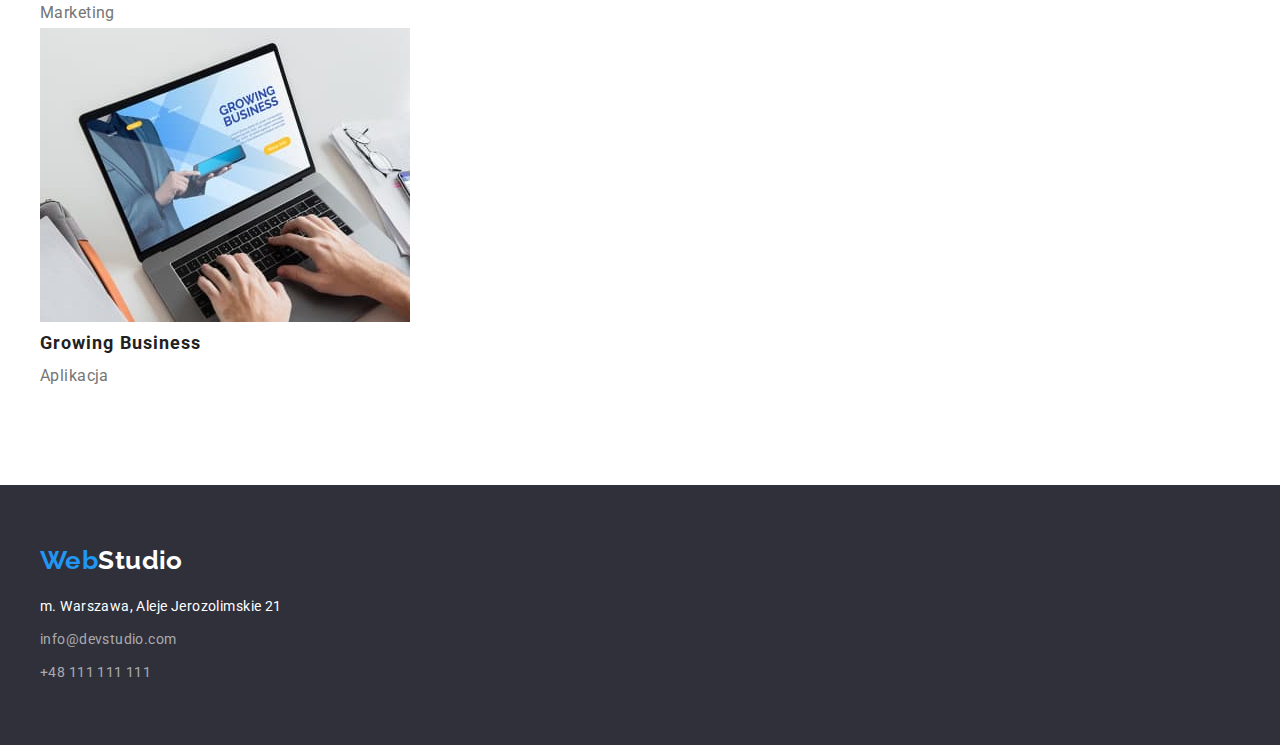
==== commit 305199f5: "styles for all index sections" ====
--- a/portfolio.html
+++ b/portfolio.html
@@ -221,12 +221,17 @@
           ><span class="theme-color">Web</span>Studio</a
         >
         <address class="address">
-          <span class="address-loc">m. Warszawa, Aleje Jerozolimskie 21</span
-          ><br />
-          <a class="address-contact" href="mailto:info@devstudio.com"
-            >info@devstudio.com</a
-          ><br />
-          <a class="address-contact" href="tel:+48111111111">+48 111 111 111</a>
+          <p class="address-loc">m. Warszawa, Aleje Jerozolimskie 21</p>
+          <p>
+            <a class="address-contact" href="mailto:info@devstudio.com"
+              >info@devstudio.com</a
+            >
+          </p>
+          <p>
+            <a class="address-contact" href="tel:+48111111111"
+              >+48 111 111 111</a
+            >
+          </p>
         </address>
       </div>
     </footer>
--- a/css/styles.css
+++ b/css/styles.css
@@ -113,13 +113,26 @@
   background-color: var(--background-dark);
 }
 
+.footer .container {
+  padding: 60px 15px;
+}
+
 .footer .logo {
   color: var(--white);
 }
 
 .address {
+  margin-top: 20px;
   font-style: normal;
   line-height: 1.71;
+}
+
+.address p {
+  margin-bottom: 9px;
+}
+
+.address p:last-child {
+  margin-bottom: 0;
 }
 
 .address-loc {
@@ -138,6 +151,7 @@
 /* AGENCJA */
 
 .section-title {
+  margin-bottom: 50px;
   font-size: 36px;
   text-align: center;
 }
@@ -186,10 +200,17 @@
 /* lorem section */
 
 .lorem {
-  background-color: var(--white);
+  padding-bottom: 0;
+  background-color: var(--white);
+}
+
+.lorem-items {
+  display: flex;
+  gap: 30px;
 }
 
 .lorem-title {
+  margin-bottom: 10px;
   text-transform: uppercase;
   font-size: 14px;
 }
@@ -205,17 +226,36 @@
   background-color: var(--white);
 }
 
+.aboutus-items {
+  display: flex;
+  gap: 30px;
+}
+
 /* team section */
 
 .team {
   background-color: var(--background-grey);
 }
 
+.team-items {
+  display: flex;
+  gap: 30px;
+}
+
 .team-figure {
-  background-color: var(--white);
+  box-shadow: 0px 1px 3px rgba(0, 0, 0, 0.12), 0px 1px 1px rgba(0, 0, 0, 0.14),
+    0px 2px 1px rgba(0, 0, 0, 0.2);
+  border-radius: 0px 0px 4px 4px;
+  background-color: var(--white);
+}
+
+.team-text {
+  padding: 30px 0;
+  text-align: center;
 }
 
 .team-name {
+  margin-bottom: 10px;
   font-weight: 500;
   font-size: 16px;
 }
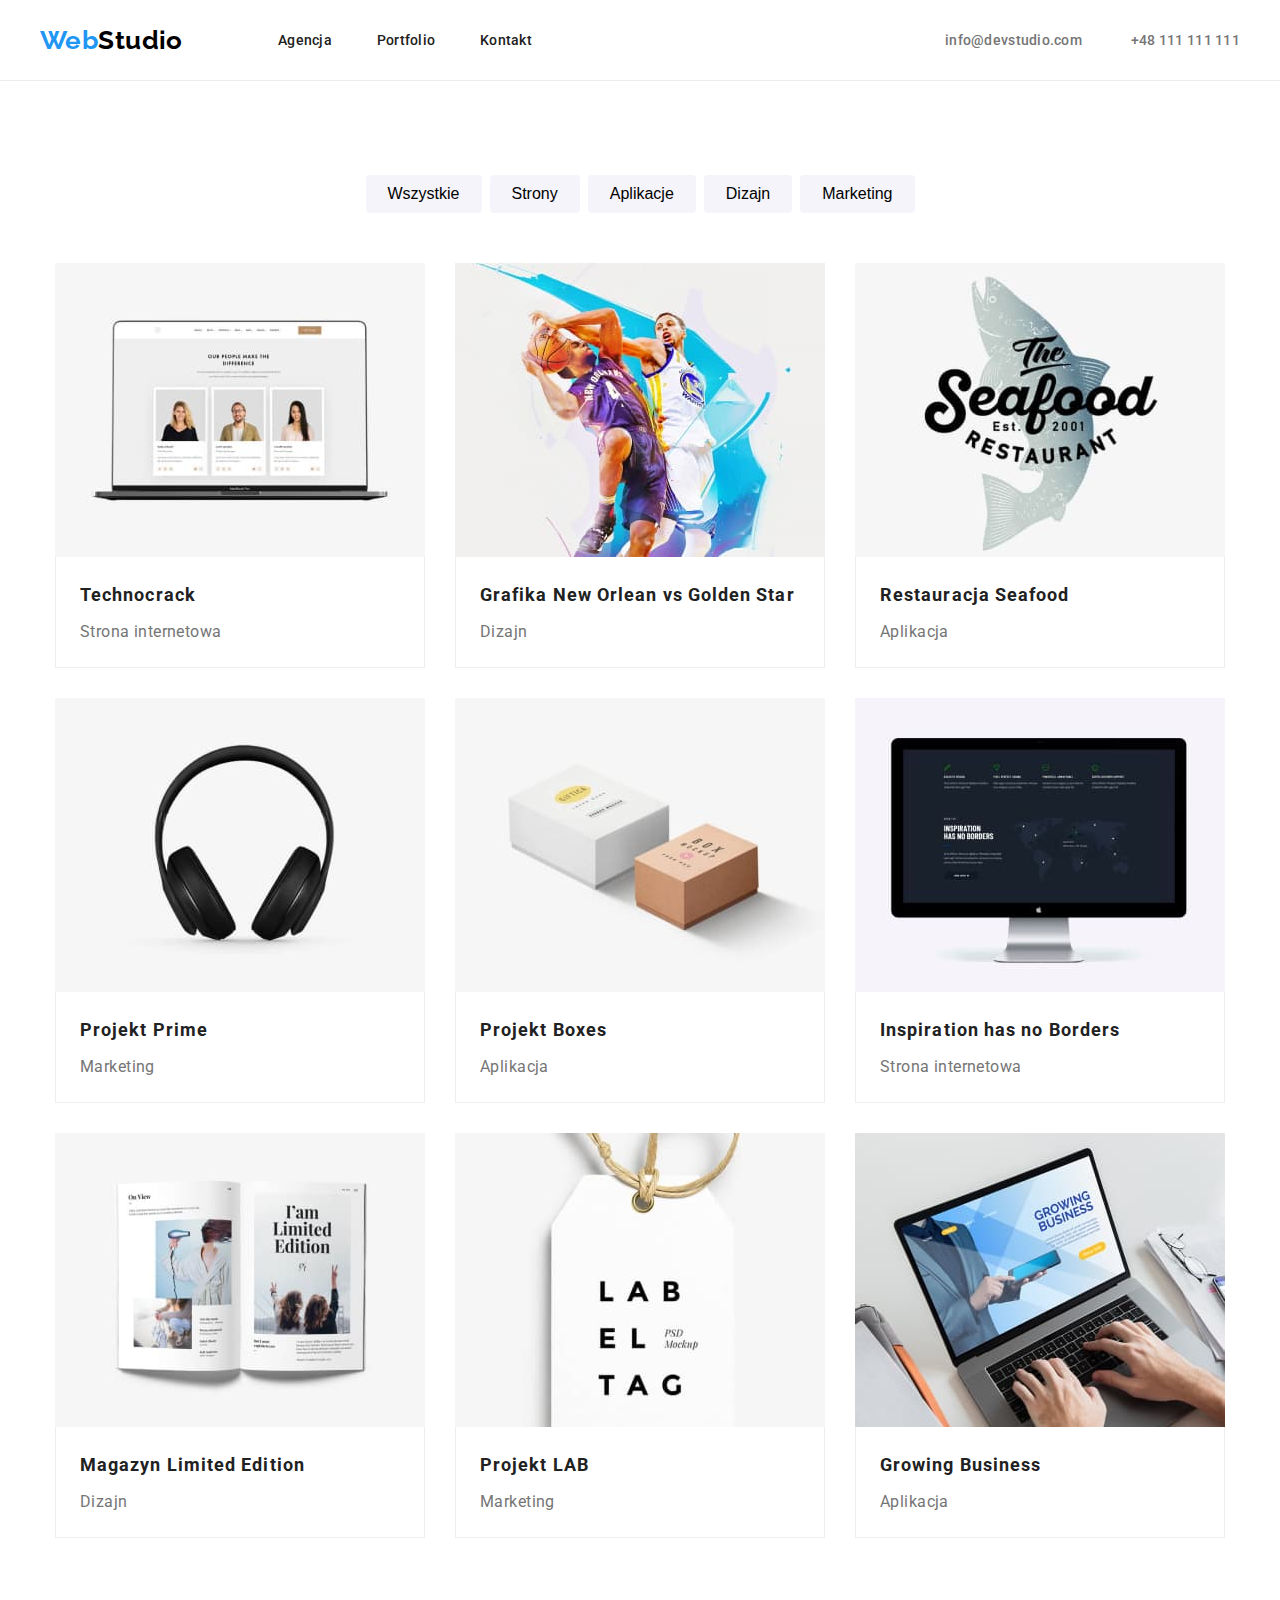
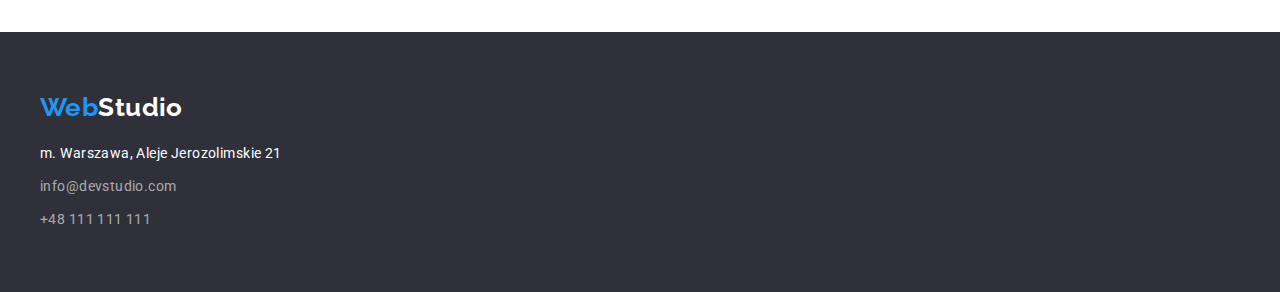
==== commit 91511604: "added styles for portfolio; added header border" ====
--- a/portfolio.html
+++ b/portfolio.html
@@ -83,7 +83,7 @@
                   src="./images/portfolio-1.jpg"
                   alt="laptop z wyświetloną stroną internetową naszego autorstwa"
                 />
-                <figcaption>
+                <figcaption class="portfolio-text">
                   <h3 class="portfolio-name">Technocrack</h3>
                   <p class="portfolio-category">Strona internetowa</p>
                 </figcaption>
@@ -98,7 +98,7 @@
                   src="./images/portfolio-2.jpg"
                   alt="cyfrowa grafika przedstawiająca dwóch koszykarzy"
                 />
-                <figcaption>
+                <figcaption class="portfolio-text">
                   <h3 class="portfolio-name">
                     Grafika New Orlean vs Golden Star
                   </h3>
@@ -115,7 +115,7 @@
                   src="./images/portfolio-3.jpg"
                   alt="logo restauracji Seafood z rybą w tle"
                 />
-                <figcaption>
+                <figcaption class="portfolio-text">
                   <h3 class="portfolio-name">Restauracja Seafood</h3>
                   <p class="portfolio-category">Aplikacja</p>
                 </figcaption>
@@ -130,7 +130,7 @@
                   src="./images/portfolio-4.jpg"
                   alt="czarne słuchawki nauszne"
                 />
-                <figcaption>
+                <figcaption class="portfolio-text">
                   <h3 class="portfolio-name">Projekt Prime</h3>
                   <p class="portfolio-category">Marketing</p>
                 </figcaption>
@@ -145,7 +145,7 @@
                   src="./images/portfolio-5.jpg"
                   alt="dwa kartonowe pudełka z nazwami produktów"
                 />
-                <figcaption>
+                <figcaption class="portfolio-text">
                   <h3 class="portfolio-name">Projekt Boxes</h3>
                   <p class="portfolio-category">Aplikacja</p>
                 </figcaption>
@@ -160,7 +160,7 @@
                   src="./images/portfolio-6.jpg"
                   alt="komputer mac z wyświetloną stroną internetową o nazwie Inspiration has no borders"
                 />
-                <figcaption>
+                <figcaption class="portfolio-text">
                   <h3 class="portfolio-name">Inspiration has no Borders</h3>
                   <p class="portfolio-category">Strona internetowa</p>
                 </figcaption>
@@ -175,7 +175,7 @@
                   src="./images/portfolio-7.jpg"
                   alt="otwarte czasopismo, w którym widać kreatywne zdjęcia"
                 />
-                <figcaption>
+                <figcaption class="portfolio-text">
                   <h3 class="portfolio-name">Magazyn Limited Edition</h3>
                   <p class="portfolio-category">Dizajn</p>
                 </figcaption>
@@ -190,7 +190,7 @@
                   src="./images/portfolio-8.jpg"
                   alt="metka z napisem Labeltag"
                 />
-                <figcaption>
+                <figcaption class="portfolio-text">
                   <h3 class="portfolio-name">Projekt LAB</h3>
                   <p class="portfolio-category">Marketing</p>
                 </figcaption>
@@ -205,7 +205,7 @@
                   src="./images/portfolio-9.jpg"
                   alt="laptop z wyświetloną witryną Growing Business"
                 />
-                <figcaption>
+                <figcaption class="portfolio-text">
                   <h3 class="portfolio-name">Growing Business</h3>
                   <p class="portfolio-category">Aplikacja</p>
                 </figcaption>
--- a/css/styles.css
+++ b/css/styles.css
@@ -9,6 +9,7 @@
   --background-grey: #f5f4fa;
   --background-dark: #2f303a;
   --portfolio-border: #eeeeee;
+  --header-border-color: #ececec;
 }
 
 * {
@@ -40,6 +41,7 @@
 /* header */
 
 .header {
+  border-bottom: 1px solid var(--header-border-color);
   background-color: var(--white);
 }
 
@@ -271,7 +273,17 @@
   background-color: var(--white);
 }
 
+.filter-items {
+  margin-bottom: 50px;
+  display: flex;
+  justify-content: center;
+  gap: 8px;
+}
+
 .filter-btn {
+  padding: 6px 22px;
+  border: none;
+  border-radius: 4px;
   font-size: 16px;
   font-weight: 500;
   line-height: 1.625;
@@ -285,7 +297,25 @@
   color: var(--white);
 }
 
+.portfolio-items {
+  display: flex;
+  flex-wrap: wrap;
+  justify-content: center;
+  gap: 30px;
+}
+
+.portfolio-img {
+  display: block;
+}
+
+.portfolio-text {
+  padding: 20px 24px;
+  border: 1px solid var(--portfolio-border);
+  border-top: none;
+}
+
 .portfolio-name {
+  margin-bottom: 4px;
   font-size: 18px;
   line-height: 2;
   letter-spacing: 0.06em;
